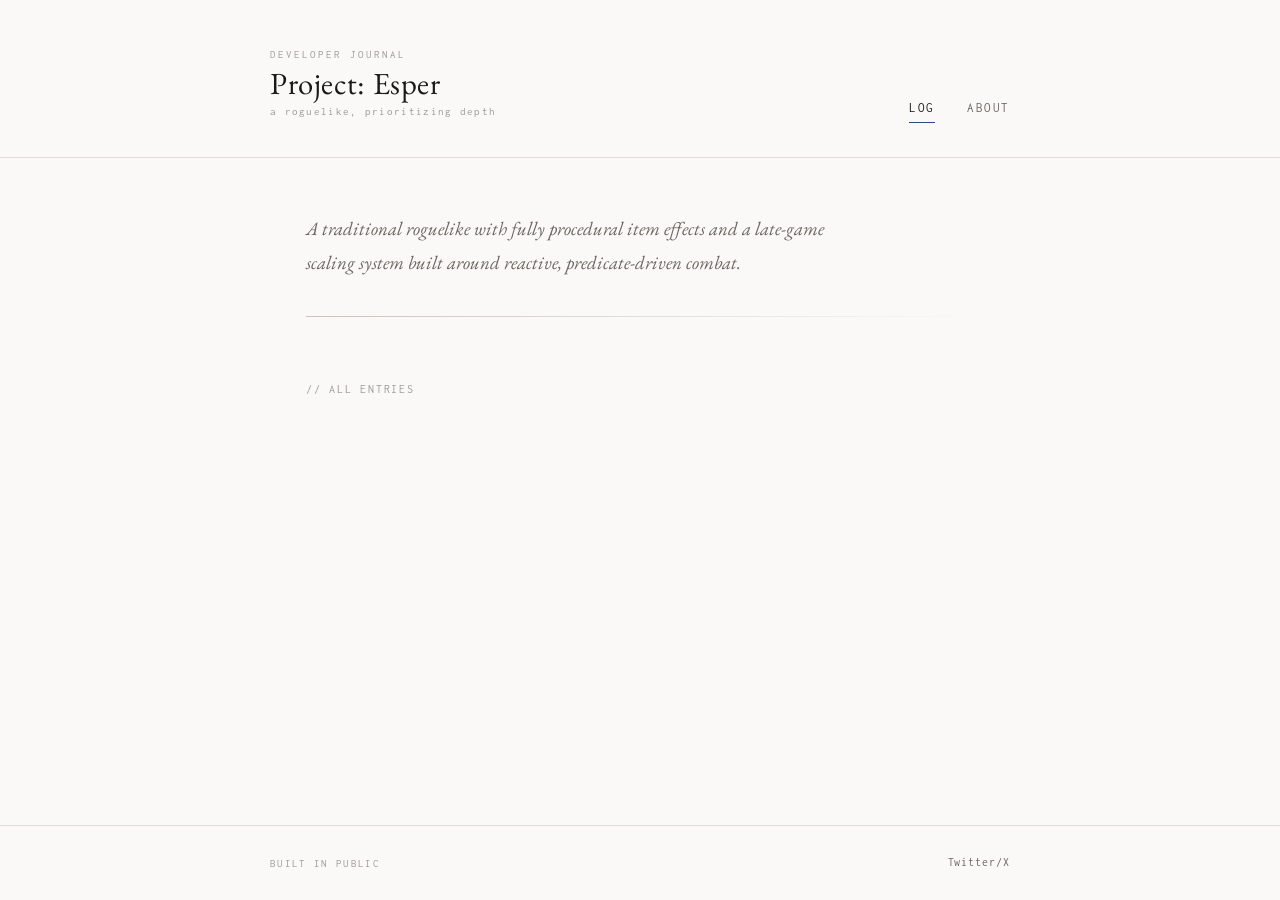
==== index.html @ f8b49f49 "initial" ====
<!DOCTYPE html>
<html lang="en">
<head>
  <meta charset="UTF-8" />
  <meta name="viewport" content="width=device-width, initial-scale=1.0" />
  <title>Project: Esper — Dev Log</title>
  <meta name="description" content="Weekly development log for Project: Esper, a traditional roguelike with fully proc-gen item effects and reactive combat mechanics." />
  <link rel="stylesheet" href="assets/css/style.css" />
</head>
<body>

  <header class="site-header">
    <div class="header-inner">
      <div class="logo-block">
        <span class="logo-eyebrow">developer journal</span>
        <h1 class="site-title"><a href="index.html">Project: Esper</a></h1>
        <span class="logo-sub">a roguelike, prioritizing depth</span>
      </div>
      <nav class="site-nav">
        <a href="index.html" class="nav-link active">Log</a>
        <a href="about.html" class="nav-link">About</a>
      </nav>
    </div>
  </header>

  <main class="main-content">
    <section class="hero">
      <p class="hero-text">A traditional roguelike with fully procedural item effects and a late-game scaling system built around reactive, predicate-driven combat.</p>
      <div class="hero-line"></div>
    </section>

    <section class="posts-section">
      <h2 class="section-label">// all entries</h2>
      <div class="posts-grid" id="posts-container">
        <!-- Posts are injected here by post.py when you publish -->
        <!-- PLACEHOLDER shown until your first real post -->
        
      </div>
    </section>
  </main>

  <footer class="site-footer">
    <div class="footer-inner">
      <span class="footer-copy">built in public</span>
      <div style="display:flex;gap:1.2rem;">
        <a href="https://x.com/Project_Esper" target="_blank" class="footer-social">Twitter/X</a>
      </div>
    </div>
  </footer>

</body>
</html>
---- assets/css/style.css ----
@import url('https://fonts.googleapis.com/css2?family=EB+Garamond:ital,wght@0,400;0,500;1,400&family=Inconsolata:wght@300;400;500&family=Libre+Baskerville:ital,wght@0,400;0,700;1,400&display=swap');

*, *::before, *::after { box-sizing: border-box; margin: 0; padding: 0; }

:root {
  --bg: #faf9f7;
  --surface: #f2f0ec;
  --border: #e0ddd7;
  --border-strong: #c8c4bc;
  --text: #1a1917;
  --text-secondary: #6b6760;
  --text-tertiary: #9e9b96;
  --accent: #2a4a8a;
  --accent-light: #eef1f8;
  --tag-bg: #f0ede8;
  --tag-text: #5a5752;
  --font-serif: 'EB Garamond', 'Libre Baskerville', Georgia, serif;
  --font-mono: 'Inconsolata', 'Courier New', monospace;
  --max-width: 740px;
  --col-width: 680px;
}

html { font-size: 18px; }

body {
  background: var(--bg);
  color: var(--text);
  font-family: var(--font-serif);
  line-height: 1.7;
  min-height: 100vh;
  display: flex;
  flex-direction: column;
}

a { color: inherit; text-decoration: none; }

/* ── HEADER ── */
.site-header {
  border-bottom: 1px solid var(--border);
  padding: 2.5rem 2rem 2rem;
}

.header-inner {
  max-width: var(--max-width);
  margin: 0 auto;
  display: flex;
  align-items: flex-end;
  justify-content: space-between;
  gap: 2rem;
}

.logo-block { display: flex; flex-direction: column; gap: 0.15rem; }

.logo-eyebrow {
  font-family: var(--font-mono);
  font-size: 0.62rem;
  letter-spacing: 0.18em;
  text-transform: uppercase;
  color: var(--text-tertiary);
}

.site-title {
  font-family: var(--font-serif);
  font-size: 1.7rem;
  font-weight: 400;
  letter-spacing: 0.02em;
  color: var(--text);
  line-height: 1.1;
}

.site-title a:hover { color: var(--accent); transition: color 0.15s; }

.logo-sub {
  font-family: var(--font-mono);
  font-size: 0.6rem;
  letter-spacing: 0.12em;
  color: var(--text-tertiary);
  font-style: normal;
}

.site-nav { display: flex; gap: 1.8rem; padding-bottom: 0.15rem; }

.nav-link {
  font-family: var(--font-mono);
  font-size: 0.72rem;
  letter-spacing: 0.12em;
  text-transform: uppercase;
  color: var(--text-secondary);
  transition: color 0.15s;
  position: relative;
}

.nav-link::after {
  content: '';
  position: absolute;
  bottom: -4px;
  left: 0; right: 0;
  height: 1px;
  background: var(--accent);
  opacity: 0;
  transition: opacity 0.15s;
}

.nav-link:hover, .nav-link.active { color: var(--text); }
.nav-link.active::after { opacity: 1; }

/* ── MAIN ── */
.main-content {
  flex: 1;
  max-width: var(--max-width);
  width: 100%;
  margin: 0 auto;
  padding: 3rem 2rem 4rem;
}

/* ── HERO ── */
.hero { margin-bottom: 3.5rem; }

.hero-text {
  font-size: 1.05rem;
  color: var(--text-secondary);
  font-style: italic;
  max-width: 560px;
  line-height: 1.8;
  margin-bottom: 2rem;
}

.hero-line {
  height: 1px;
  background: linear-gradient(to right, var(--border-strong), transparent);
  width: 100%;
}

/* ── SECTION LABEL ── */
.section-label {
  font-family: var(--font-mono);
  font-size: 0.65rem;
  letter-spacing: 0.15em;
  text-transform: uppercase;
  color: var(--text-tertiary);
  margin-bottom: 1.8rem;
  font-weight: 400;
}

/* ── POST CARDS ── */
.posts-grid { display: flex; flex-direction: column; gap: 0; }

.post-card {
  padding: 1.6rem 0;
  border-bottom: 1px solid var(--border);
  display: grid;
  grid-template-columns: 1fr;
  gap: 0.4rem;
}

.post-card:first-child { border-top: 1px solid var(--border); }

.post-meta {
  display: flex;
  align-items: center;
  gap: 1rem;
}

.post-number {
  font-family: var(--font-mono);
  font-size: 0.65rem;
  color: var(--accent);
  letter-spacing: 0.05em;
}

.post-date {
  font-family: var(--font-mono);
  font-size: 0.65rem;
  color: var(--text-tertiary);
  letter-spacing: 0.05em;
}

.post-title {
  font-size: 1.15rem;
  font-weight: 500;
  letter-spacing: 0.01em;
  line-height: 1.3;
}

.post-title a { transition: color 0.15s; }
.post-title a:hover { color: var(--accent); }

.post-excerpt {
  font-size: 0.9rem;
  color: var(--text-secondary);
  line-height: 1.65;
  margin-top: 0.2rem;
}

.post-tag {
  font-family: var(--font-mono);
  font-size: 0.6rem;
  letter-spacing: 0.1em;
  text-transform: uppercase;
  background: var(--tag-bg);
  color: var(--tag-text);
  padding: 0.2rem 0.55rem;
  border-radius: 2px;
  width: fit-content;
  margin-top: 0.3rem;
}

/* ── ARTICLE PAGE ── */
.article-header { margin-bottom: 2.5rem; padding-bottom: 2rem; border-bottom: 1px solid var(--border); }

.article-eyebrow {
  font-family: var(--font-mono);
  font-size: 0.65rem;
  letter-spacing: 0.15em;
  text-transform: uppercase;
  color: var(--text-tertiary);
  display: flex;
  gap: 1.2rem;
  margin-bottom: 1rem;
}

.article-title {
  font-size: 2rem;
  font-weight: 400;
  letter-spacing: 0.01em;
  line-height: 1.2;
  margin-bottom: 0.8rem;
}

.article-tags { display: flex; gap: 0.5rem; flex-wrap: wrap; margin-top: 0.8rem; }

.article-body { max-width: 640px; }

.article-body p { margin-bottom: 1.3rem; font-size: 1rem; line-height: 1.8; }

.article-body h2 {
  font-size: 1.2rem;
  font-weight: 500;
  margin: 2.2rem 0 0.8rem;
  letter-spacing: 0.01em;
}

.article-body h3 {
  font-family: var(--font-mono);
  font-size: 0.75rem;
  letter-spacing: 0.12em;
  text-transform: uppercase;
  color: var(--text-secondary);
  margin: 2rem 0 0.7rem;
}

.article-body ul, .article-body ol {
  margin: 0 0 1.3rem 1.4rem;
}

.article-body li { margin-bottom: 0.4rem; font-size: 1rem; line-height: 1.7; }

.article-body code {
  font-family: var(--font-mono);
  font-size: 0.82rem;
  background: var(--surface);
  padding: 0.1rem 0.4rem;
  border-radius: 2px;
  border: 1px solid var(--border);
  color: var(--accent);
}

.article-body pre {
  background: var(--surface);
  border: 1px solid var(--border);
  padding: 1.2rem 1.4rem;
  border-radius: 3px;
  overflow-x: auto;
  margin-bottom: 1.3rem;
}

.article-body pre code {
  background: none;
  border: none;
  padding: 0;
  color: var(--text);
  font-size: 0.8rem;
  line-height: 1.6;
}

.article-body blockquote {
  border-left: 2px solid var(--accent);
  padding-left: 1.2rem;
  margin: 1.5rem 0;
  color: var(--text-secondary);
  font-style: italic;
}

.article-body a { color: var(--accent); border-bottom: 1px solid var(--accent-light); transition: border-color 0.15s; }
.article-body a:hover { border-color: var(--accent); }

.article-body hr { border: none; border-top: 1px solid var(--border); margin: 2.5rem 0; }

.article-nav {
  margin-top: 3rem;
  padding-top: 2rem;
  border-top: 1px solid var(--border);
  display: flex;
  justify-content: space-between;
  gap: 1rem;
}

.article-nav-link {
  font-family: var(--font-mono);
  font-size: 0.68rem;
  letter-spacing: 0.1em;
  text-transform: uppercase;
  color: var(--text-secondary);
  transition: color 0.15s;
}

.article-nav-link:hover { color: var(--accent); }
.article-nav-link.prev::before { content: '← '; }
.article-nav-link.next::after { content: ' →'; }

/* ── ABOUT ── */
.about-article { max-width: 600px; }
.about-title { font-size: 1.5rem; font-weight: 400; margin-bottom: 2rem; padding-bottom: 1.5rem; border-bottom: 1px solid var(--border); }
.about-body p { font-size: 1rem; line-height: 1.85; margin-bottom: 1.3rem; color: var(--text); }
.about-body strong { font-weight: 500; }
.about-links { margin-top: 2.5rem; display: flex; flex-direction: column; gap: 0.5rem; }
.about-link { font-family: var(--font-mono); font-size: 0.72rem; letter-spacing: 0.08em; color: var(--accent); transition: opacity 0.15s; }
.about-link:hover { opacity: 0.7; }

/* ── FOOTER ── */
.site-footer {
  border-top: 1px solid var(--border);
  padding: 1.5rem 2rem;
  margin-top: auto;
}

.footer-inner {
  max-width: var(--max-width);
  margin: 0 auto;
  display: flex;
  justify-content: space-between;
  align-items: center;
}

.footer-copy {
  font-family: var(--font-mono);
  font-size: 0.62rem;
  letter-spacing: 0.12em;
  text-transform: uppercase;
  color: var(--text-tertiary);
}

.footer-social {
  font-family: var(--font-mono);
  font-size: 0.65rem;
  letter-spacing: 0.08em;
  color: var(--text-secondary);
  transition: color 0.15s;
}
.footer-social:hover { color: var(--accent); }

/* ── RESPONSIVE ── */
@media (max-width: 600px) {
  html { font-size: 16px; }
  .header-inner { flex-direction: column; align-items: flex-start; gap: 1rem; }
  .main-content { padding: 2rem 1.25rem 3rem; }
  .site-header { padding: 1.75rem 1.25rem 1.5rem; }
  .article-title { font-size: 1.6rem; }
}
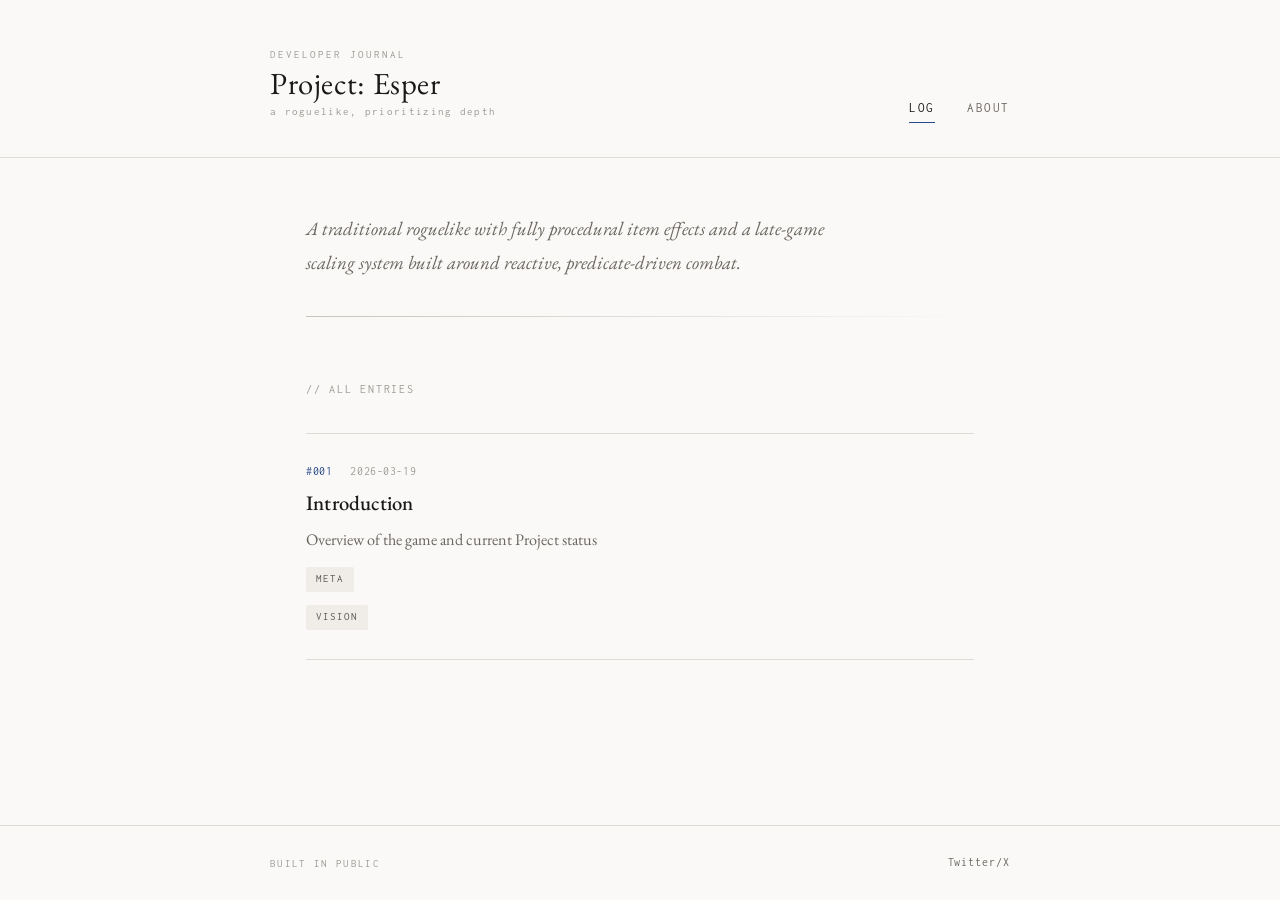
==== commit 5072a4e7: "Add post: week-001" ====
--- a/index.html
+++ b/index.html
@@ -32,6 +32,15 @@
     <section class="posts-section">
       <h2 class="section-label">// all entries</h2>
       <div class="posts-grid" id="posts-container">
+        <article class="post-card">
+          <div class="post-meta">
+            <span class="post-number">#001</span>
+            <time class="post-date">2026-03-19</time>
+          </div>
+          <h3 class="post-title"><a href="posts/week-001.html">Introduction</a></h3>
+          <p class="post-excerpt">Overview of the game and current Project status</p>
+          <span class="post-tag">meta</span> <span class="post-tag">vision</span>
+        </article>
         <!-- Posts are injected here by post.py when you publish -->
         <!-- PLACEHOLDER shown until your first real post -->
         
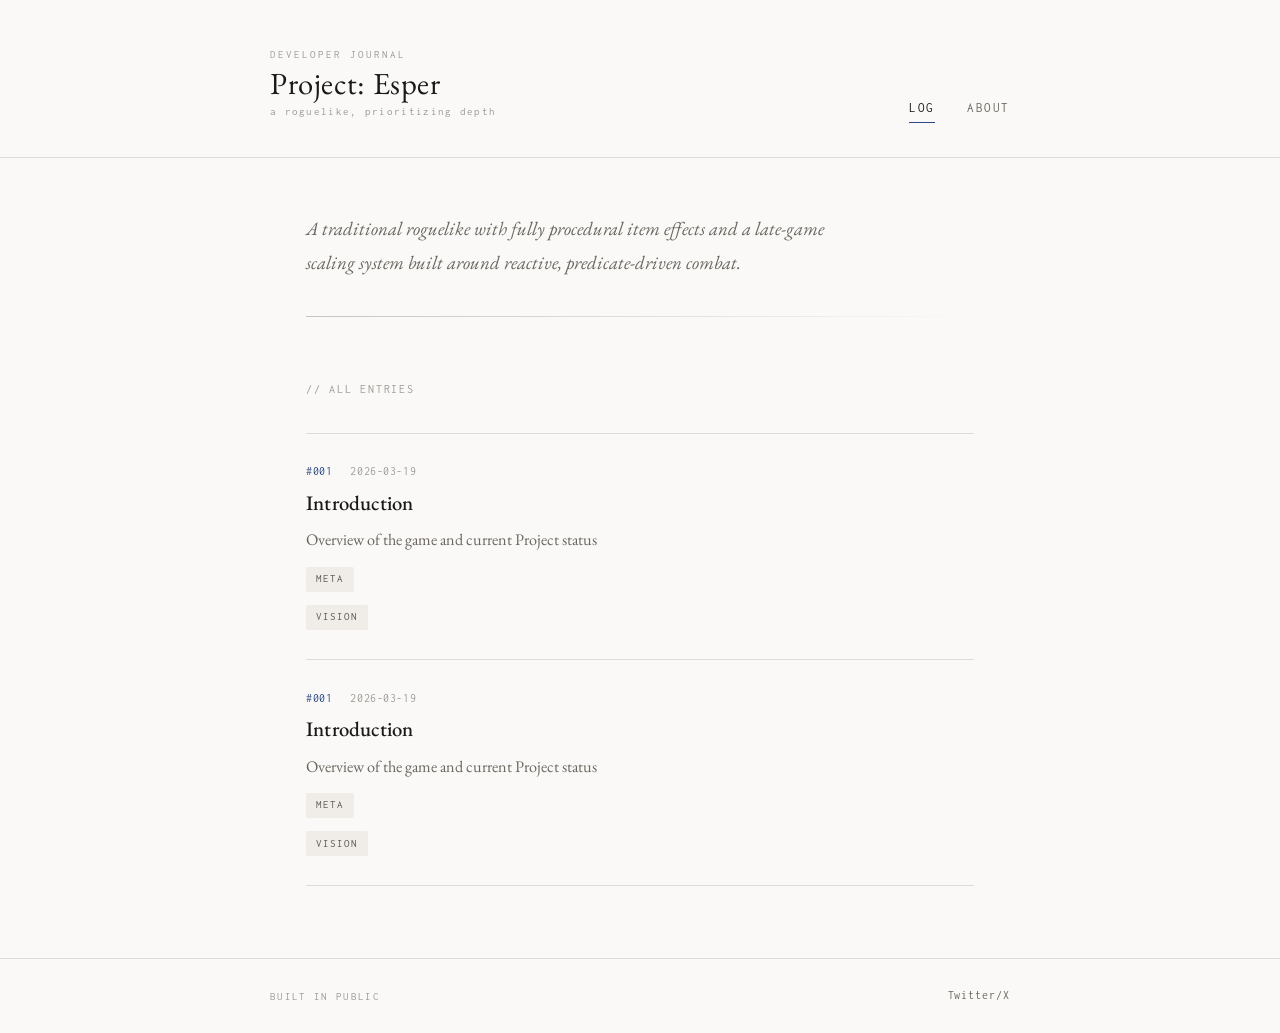
==== commit 83c95105: "Add post: week-001" ====
--- a/index.html
+++ b/index.html
@@ -41,6 +41,15 @@
           <p class="post-excerpt">Overview of the game and current Project status</p>
           <span class="post-tag">meta</span> <span class="post-tag">vision</span>
         </article>
+        <article class="post-card">
+          <div class="post-meta">
+            <span class="post-number">#001</span>
+            <time class="post-date">2026-03-19</time>
+          </div>
+          <h3 class="post-title"><a href="posts/week-001.html">Introduction</a></h3>
+          <p class="post-excerpt">Overview of the game and current Project status</p>
+          <span class="post-tag">meta</span> <span class="post-tag">vision</span>
+        </article>
         <!-- Posts are injected here by post.py when you publish -->
         <!-- PLACEHOLDER shown until your first real post -->
         
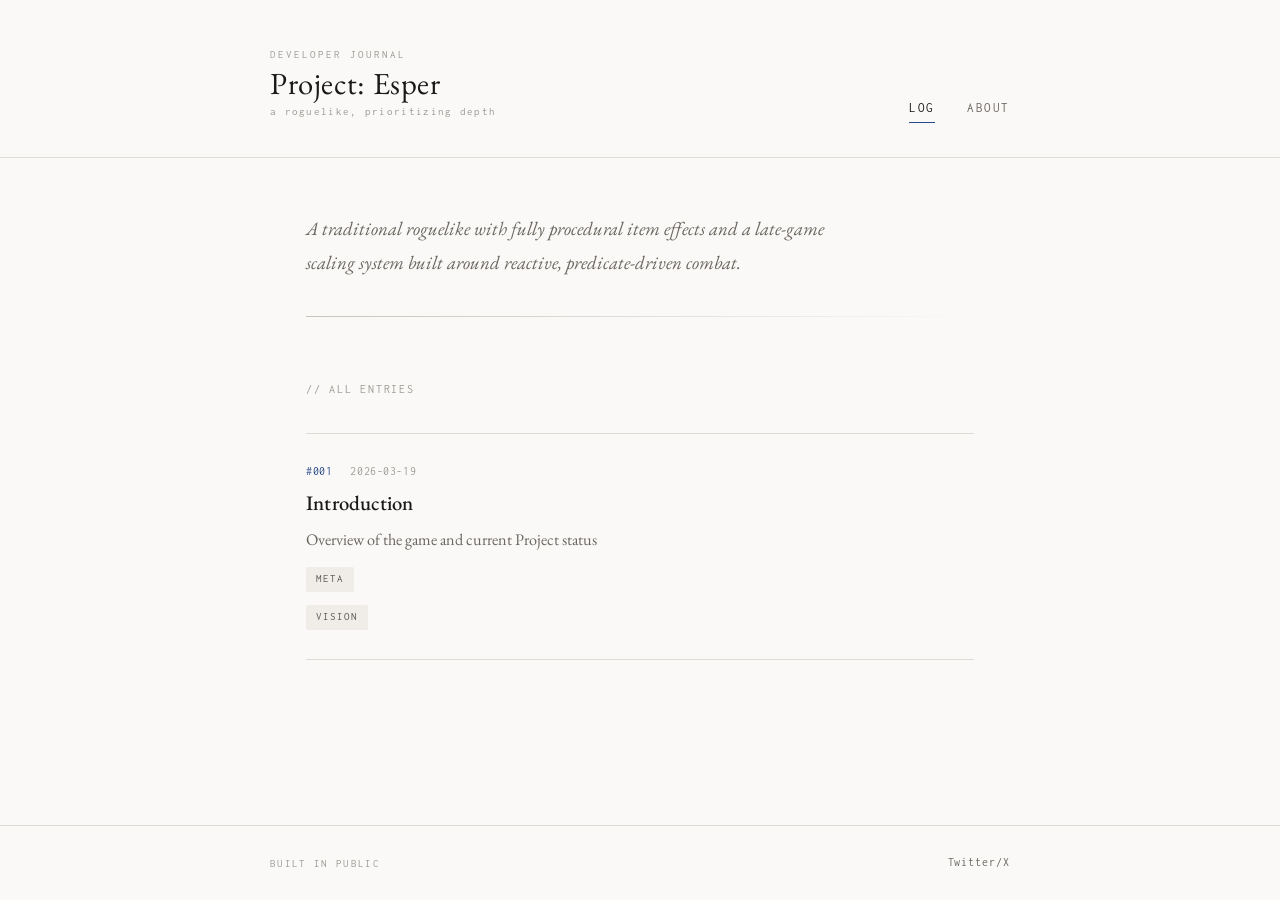
==== commit eaf2f2ca: "Fixed errors" ====
--- a/index.html
+++ b/index.html
@@ -41,15 +41,6 @@
           <p class="post-excerpt">Overview of the game and current Project status</p>
           <span class="post-tag">meta</span> <span class="post-tag">vision</span>
         </article>
-        <article class="post-card">
-          <div class="post-meta">
-            <span class="post-number">#001</span>
-            <time class="post-date">2026-03-19</time>
-          </div>
-          <h3 class="post-title"><a href="posts/week-001.html">Introduction</a></h3>
-          <p class="post-excerpt">Overview of the game and current Project status</p>
-          <span class="post-tag">meta</span> <span class="post-tag">vision</span>
-        </article>
         <!-- Posts are injected here by post.py when you publish -->
         <!-- PLACEHOLDER shown until your first real post -->
         
